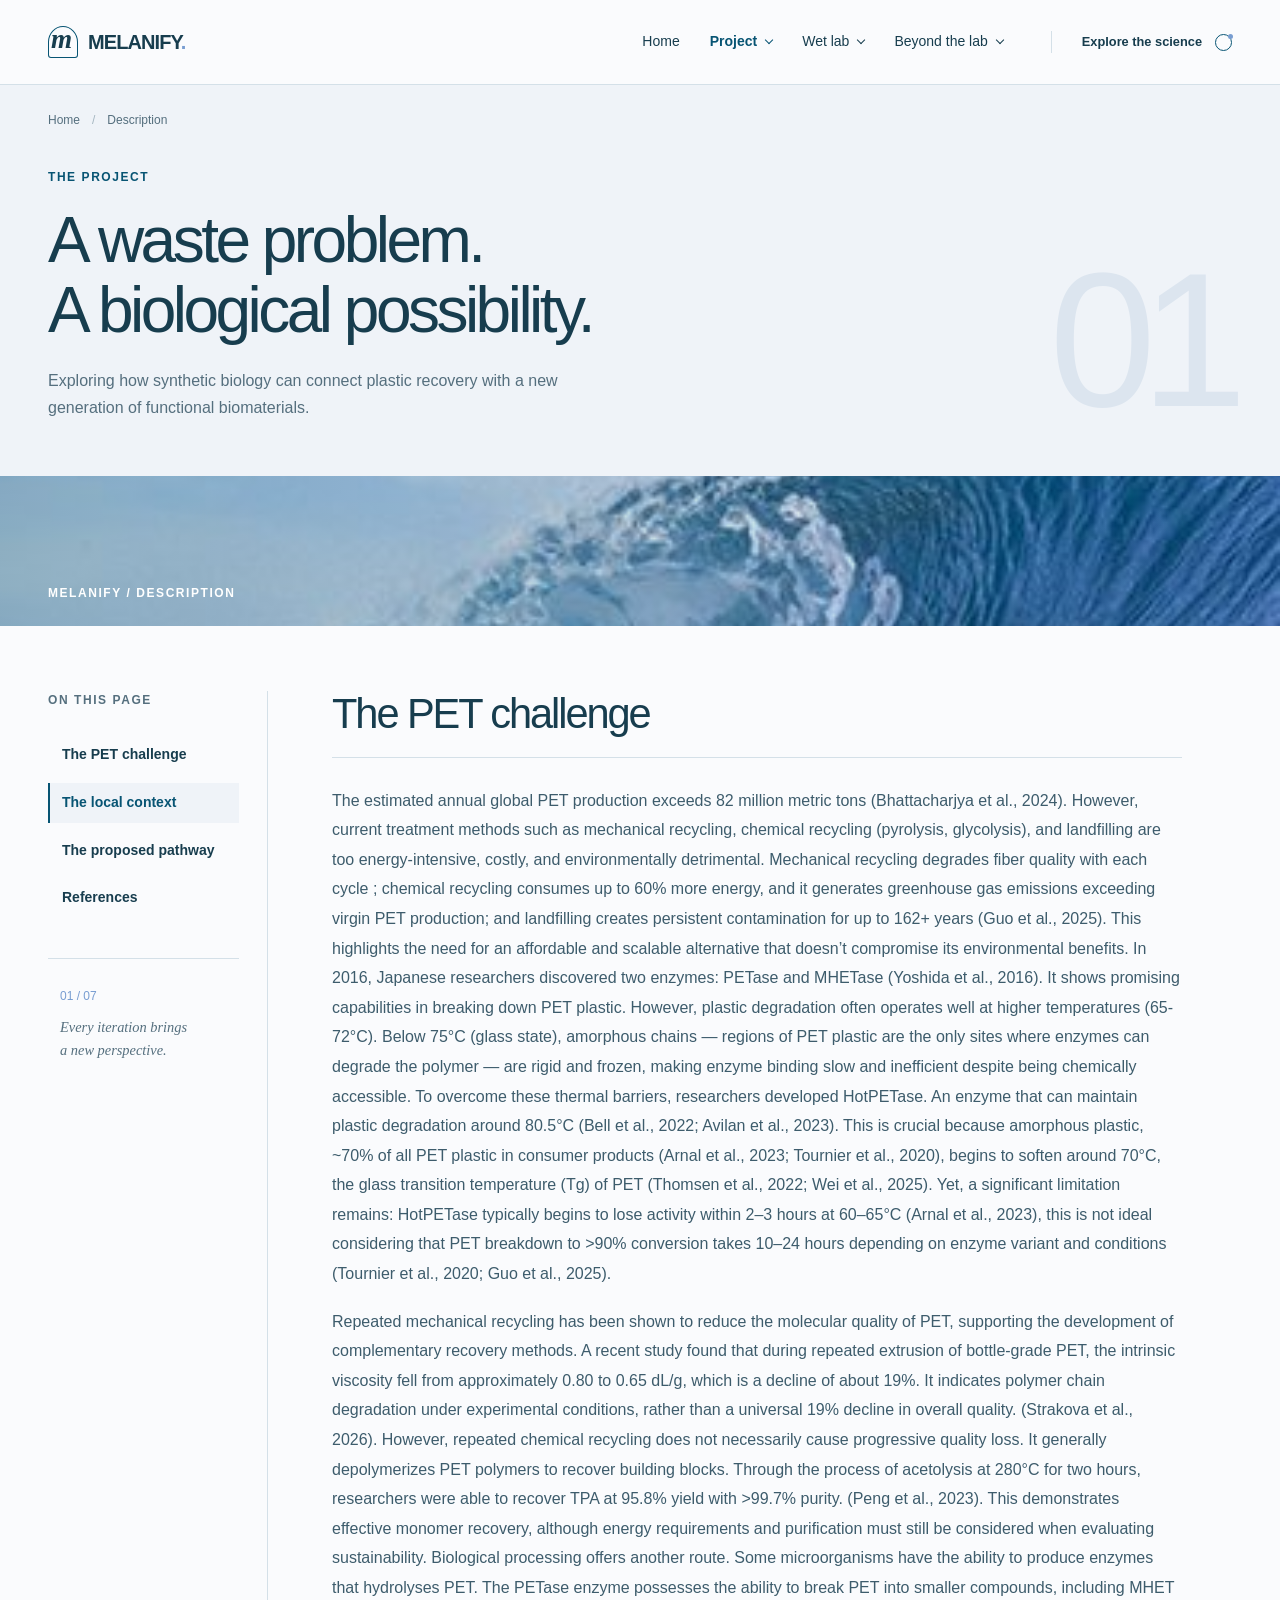
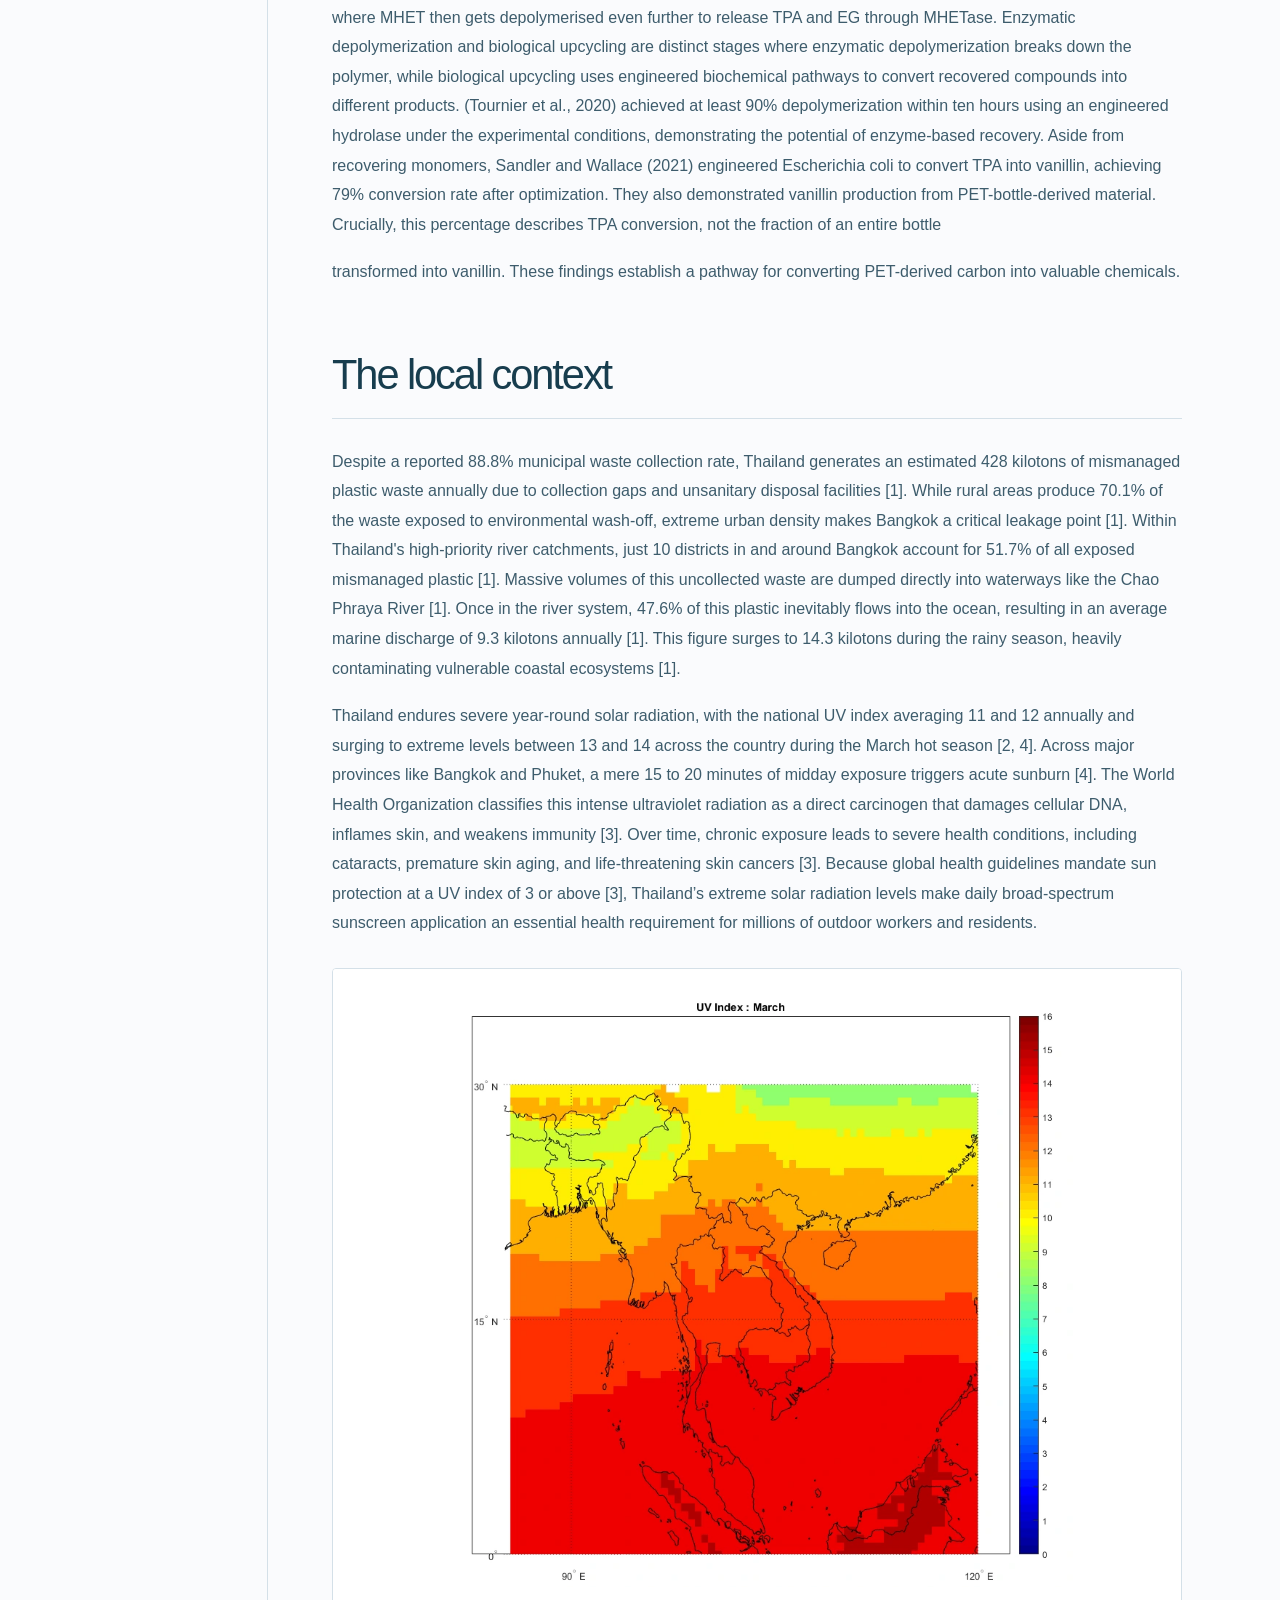
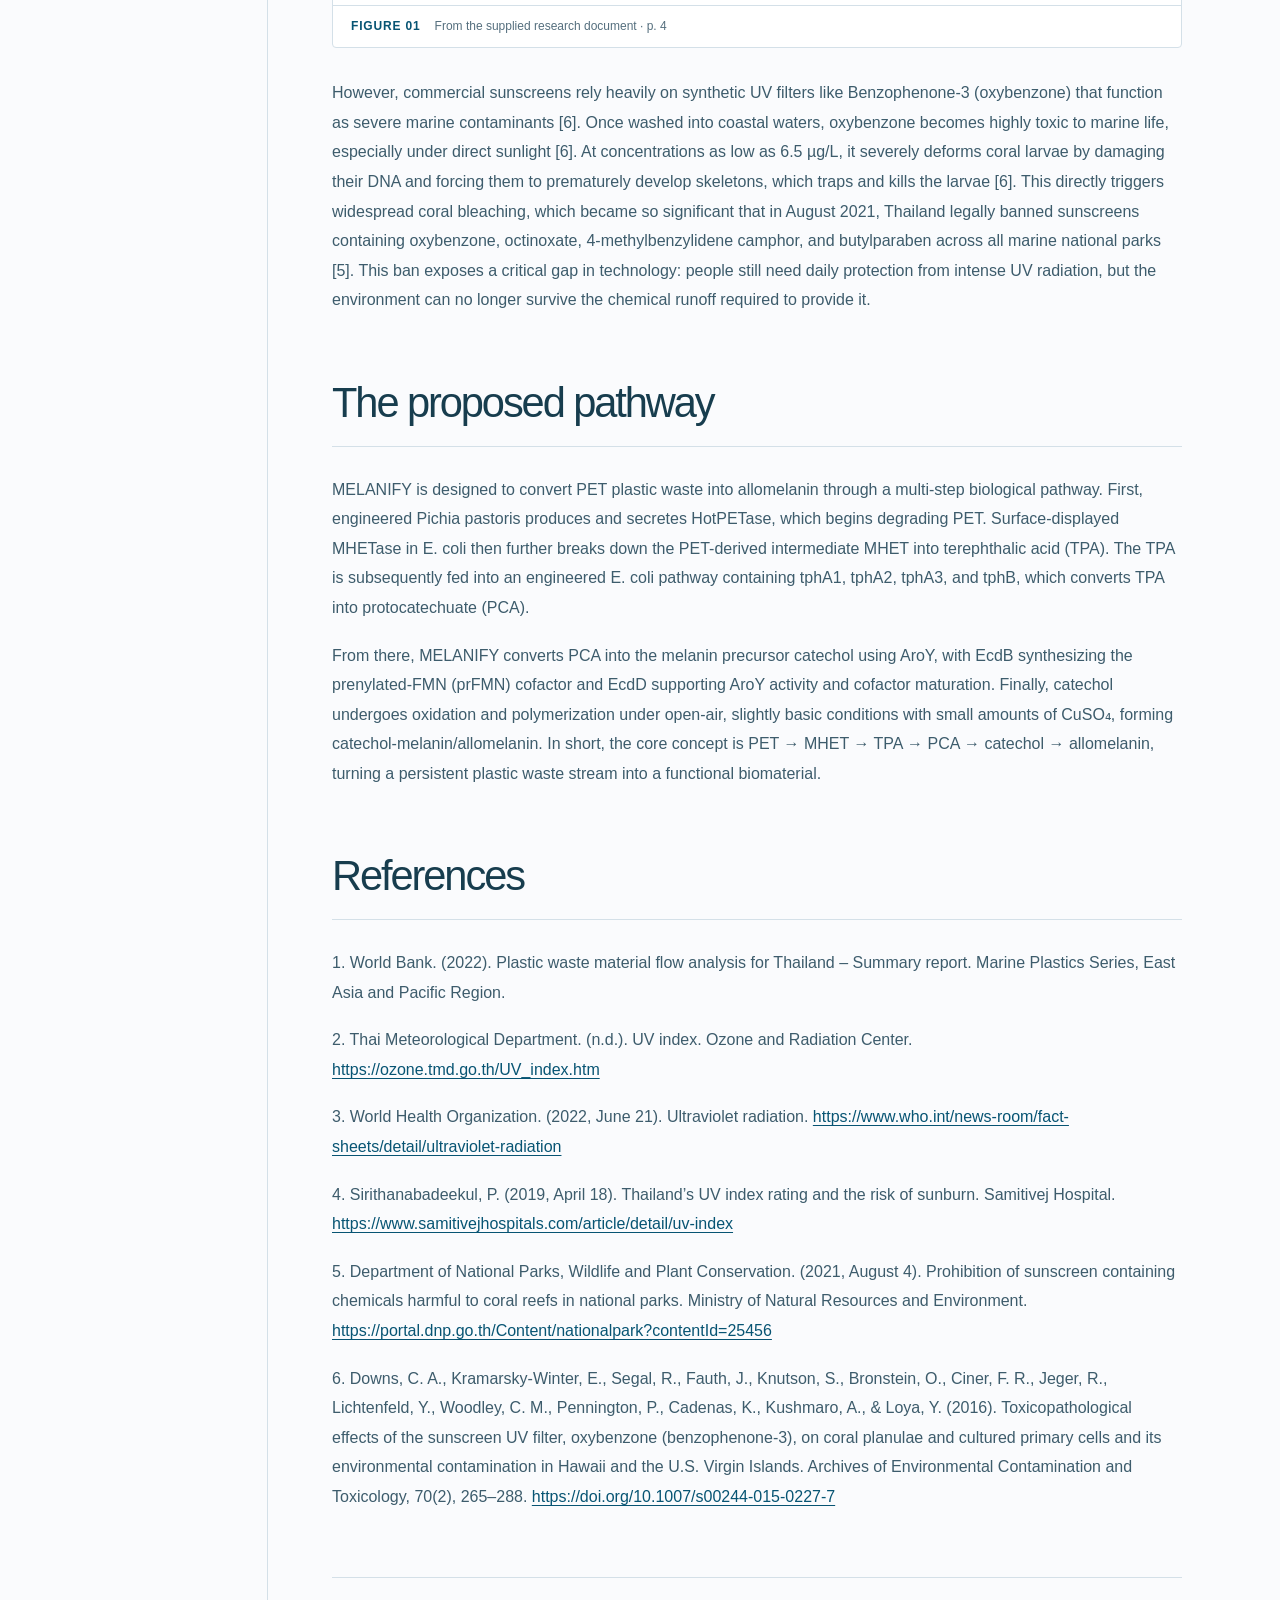
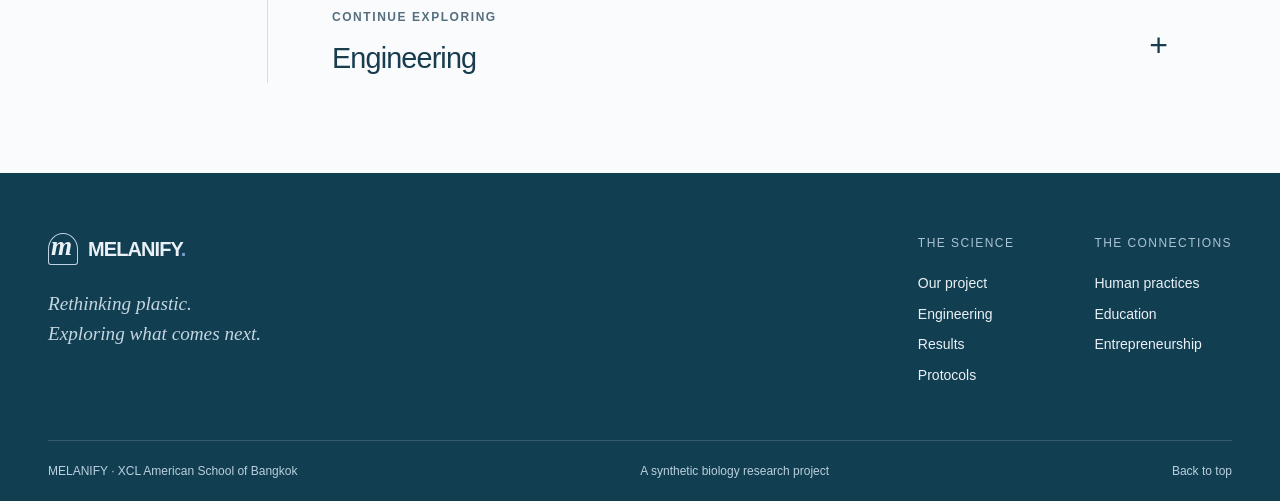
==== description.html @ 324bc0c2 "Upload MELANIFY website files" ====
<!DOCTYPE html>
<html lang="en">
  <head>
    <meta charset="utf-8">
    <meta name="viewport" content="width=device-width, initial-scale=1">
    <meta name="theme-color" content="#075473">
    <meta name="description" content="MELANIFY explores a biological pathway from PET plastic waste to allomelanin. Discover our engineering, research and community work.">
    <title>Project description | MELANIFY</title>
    <link rel="icon" type="image/svg+xml" href="assets/favicon.svg">
    <link rel="stylesheet" href="styles.css">
    <script src="script.js" defer=""></script>
  </head>
  <body data-page="description">
    <a class="skip-link" href="#main">Skip to content</a>
    <header class="site-header">
      <div class="header-inner">
        <a class="brand" href="index.html" aria-label="MELANIFY home"><span class="brand-mark" aria-hidden="true">m</span><span>MELANIFY<span class="brand-period">.</span></span></a>
        <button class="menu-toggle" aria-expanded="false" aria-controls="main-nav"><span></span><span></span><span class="sr-only">Toggle navigation</span></button>
        <nav id="main-nav" aria-label="Main navigation">
          <a href="index.html">Home</a>
          <details class="nav-group">
            <summary class="current">Project<span class="chevron"></span></summary>
            <div class="nav-dropdown">
              <a href="description.html" aria-current="page">Project description</a>
              <a href="entrepreneurship.html">Entrepreneurship</a>
            </div>
          </details>
          <details class="nav-group">
            <summary>Wet lab<span class="chevron"></span></summary>
            <div class="nav-dropdown">
              <a href="engineering.html">Engineering</a>
              <a href="protocols.html">Protocols</a>
              <a href="results.html">Results</a>
            </div>
          </details>
          <details class="nav-group">
            <summary>Beyond the lab<span class="chevron"></span></summary>
            <div class="nav-dropdown">
              <a href="human-practices.html">Human practices</a>
              <a href="education.html">Education</a>
            </div>
          </details>
        </nav>
        <a class="header-project" href="engineering.html">Explore the science<span class="tiny-orbit" aria-hidden="true"></span></a>
      </div>
      <div class="reading-progress" aria-hidden="true"></div>
    </header>
    <main id="main">
      <section class="chapter-hero" id="top">
        <div class="wrap">
          <div class="breadcrumb"><a href="index.html">Home</a><span>/</span>Description</div>
          <div class="eyebrow">THE PROJECT</div>
          <h1>A waste problem.<br>A biological possibility.</h1>
          <p>Exploring how synthetic biology can connect plastic recovery with a new generation of functional biomaterials.</p>
          <span class="chapter-number" aria-hidden="true">01</span>
        </div>
      </section>
      <div class="chapter-banner">
        <img src="assets/ocean-palette.png" alt="" width="906" height="551">
        <span>MELANIFY / DESCRIPTION</span>
      </div>
      <div class="article-layout wrap">
        <aside class="article-sidebar">
          <div class="toc-sticky">
            <span class="small-label">ON THIS PAGE</span>
            <nav class="toc" aria-label="Chapter contents">
              <a class="toc-primary" href="#the-pet-challenge">The PET challenge</a>
              <a class="toc-primary" href="#the-local-context">The local context</a>
              <a class="toc-primary" href="#the-proposed-pathway">The proposed pathway</a>
              <a class="toc-primary" href="#references">References</a>
            </nav>
            <div class="sidebar-note">
              <span>01 / 07</span>
              <p>Every iteration brings<br>a new perspective.</p>
            </div>
          </div>
        </aside>
        <article class="article-content" id="chapter-content">
          <h2 id="the-pet-challenge" class="" data-reveal="">The PET challenge</h2>
          <p>The estimated annual global PET production exceeds 82 million metric tons (Bhattacharjya et al., 2024). However, current treatment methods such as mechanical recycling, chemical recycling (pyrolysis, glycolysis), and landfilling are too energy-intensive, costly, and environmentally detrimental. Mechanical recycling degrades fiber quality with each cycle ; chemical recycling consumes up to 60% more energy, and it generates greenhouse gas emissions exceeding virgin PET production; and landfilling creates persistent contamination for up to 162+ years (Guo et al., 2025). This highlights the need for an affordable and scalable alternative that doesn’t compromise its environmental benefits. In 2016, Japanese researchers discovered two enzymes: PETase and MHETase (Yoshida et al., 2016). It shows promising capabilities in breaking down PET plastic. However, plastic degradation often operates well at higher temperatures (65-72°C). Below 75°C (glass state), amorphous chains — regions of PET plastic are the only sites where enzymes can degrade the polymer — are rigid and frozen, making enzyme binding slow and inefficient despite being chemically accessible. To overcome these thermal barriers, researchers developed HotPETase. An enzyme that can maintain plastic degradation around 80.5°C (Bell et al., 2022; Avilan et al., 2023). This is crucial because amorphous plastic, ~70% of all PET plastic in consumer products (Arnal et al., 2023; Tournier et al., 2020), begins to soften around 70°C, the glass transition temperature (Tg) of PET (Thomsen et al., 2022; Wei et al., 2025). Yet, a significant limitation remains: HotPETase typically begins to lose activity within 2–3 hours at 60–65°C (Arnal et al., 2023), this is not ideal considering that PET breakdown to &gt;90% conversion takes 10–24 hours depending on enzyme variant and conditions (Tournier et al., 2020; Guo et al., 2025).</p>
          <p>Repeated mechanical recycling has been shown to reduce the molecular quality of PET, supporting the development of complementary recovery methods. A recent study found that during repeated extrusion of bottle-grade PET, the intrinsic viscosity fell from approximately 0.80 to 0.65 dL/g, which is a decline of about 19%. It indicates polymer chain degradation under experimental conditions, rather than a universal 19% decline in overall quality. (Strakova et al., 2026). However, repeated chemical recycling does not necessarily cause progressive quality loss. It generally depolymerizes PET polymers to recover building blocks. Through the process of acetolysis at 280°C for two hours, researchers were able to recover TPA at 95.8% yield with &gt;99.7% purity. (Peng et al., 2023). This demonstrates effective monomer recovery, although energy requirements and purification must still be considered when evaluating sustainability. Biological processing offers another route. Some microorganisms have the ability to produce enzymes that hydrolyses PET. The PETase enzyme possesses the ability to break PET into smaller compounds, including MHET where MHET then gets depolymerised even further to release TPA and EG through MHETase. Enzymatic depolymerization and biological upcycling are distinct stages where enzymatic depolymerization breaks down the polymer, while biological upcycling uses engineered biochemical pathways to convert recovered compounds into different products. (Tournier et al., 2020) achieved at least 90% depolymerization within ten hours using an engineered hydrolase under the experimental conditions, demonstrating the potential of enzyme-based recovery. Aside from recovering monomers, Sandler and Wallace (2021) engineered Escherichia coli to convert TPA into vanillin, achieving 79% conversion rate after optimization. They also demonstrated vanillin production from PET-bottle-derived material. Crucially, this percentage describes TPA conversion, not the fraction of an entire bottle</p>
          <p>transformed into vanillin. These findings establish a pathway for converting PET-derived carbon into valuable chemicals.</p>
          <h2 id="the-local-context" class="" data-reveal="">The local context</h2>
          <p>Despite a reported 88.8% municipal waste collection rate, Thailand generates an estimated 428 kilotons of mismanaged plastic waste annually due to collection gaps and unsanitary disposal facilities [1]. While rural areas produce 70.1% of the waste exposed to environmental wash-off, extreme urban density makes Bangkok a critical leakage point [1]. Within Thailand's high-priority river catchments, just 10 districts in and around Bangkok account for 51.7% of all exposed mismanaged plastic [1]. Massive volumes of this uncollected waste are dumped directly into waterways like the Chao Phraya River [1]. Once in the river system, 47.6% of this plastic inevitably flows into the ocean, resulting in an average marine discharge of 9.3 kilotons annually [1]. This figure surges to 14.3 kilotons during the rainy season, heavily contaminating vulnerable coastal ecosystems [1].</p>
          <p>Thailand endures severe year-round solar radiation, with the national UV index averaging 11 and 12 annually and surging to extreme levels between 13 and 14 across the country during the March hot season [2, 4]. Across major provinces like Bangkok and Phuket, a mere 15 to 20 minutes of midday exposure triggers acute sunburn [4]. The World Health Organization classifies this intense ultraviolet radiation as a direct carcinogen that damages cellular DNA, inflames skin, and weakens immunity [3]. Over time, chronic exposure leads to severe health conditions, including cataracts, premature skin aging, and life-threatening skin cancers [3]. Because global health guidelines mandate sun protection at a UV index of 3 or above [3], Thailand’s extreme solar radiation levels make daily broad-spectrum sunscreen application an essential health requirement for millions of outdoor workers and residents.</p>
          <figure class="research-figure" data-reveal="">
            <a class="figure-open" data-image="assets/figure-4-4.webp" data-alt="Supplied Description figure, source page 4" aria-label="Enlarge figure from source page 4" href="assets/figure-4-4.webp" target="_blank" rel="noopener"><img src="assets/figure-4-4.webp" alt="Supplied Description figure from source page 4" width="875" height="825" loading="lazy"><span class="figure-zoom">View full size</span></a>
            <figcaption><span>FIGURE 01</span>From the supplied research document · p. 4</figcaption>
          </figure>
          <p>However, commercial sunscreens rely heavily on synthetic UV filters like Benzophenone-3 (oxybenzone) that function as severe marine contaminants [6]. Once washed into coastal waters, oxybenzone becomes highly toxic to marine life, especially under direct sunlight [6]. At concentrations as low as 6.5 µg/L, it severely deforms coral larvae by damaging their DNA and forcing them to prematurely develop skeletons, which traps and kills the larvae [6]. This directly triggers widespread coral bleaching, which became so significant that in August 2021, Thailand legally banned sunscreens containing oxybenzone, octinoxate, 4-methylbenzylidene camphor, and butylparaben across all marine national parks [5]. This ban exposes a critical gap in technology: people still need daily protection from intense UV radiation, but the environment can no longer survive the chemical runoff required to provide it.</p>
          <h2 id="the-proposed-pathway" class="" data-reveal="">The proposed pathway</h2>
          <p>MELANIFY is designed to convert PET plastic waste into allomelanin through a multi-step biological pathway. First, engineered Pichia pastoris produces and secretes HotPETase, which begins degrading PET. Surface-displayed MHETase in E. coli then further breaks down the PET-derived intermediate MHET into terephthalic acid (TPA). The TPA is subsequently fed into an engineered E. coli pathway containing tphA1, tphA2, tphA3, and tphB, which converts TPA into protocatechuate (PCA).</p>
          <p>From there, MELANIFY converts PCA into the melanin precursor catechol using AroY, with EcdB synthesizing the prenylated-FMN (prFMN) cofactor and EcdD supporting AroY activity and cofactor maturation. Finally, catechol undergoes oxidation and polymerization under open-air, slightly basic conditions with small amounts of CuSO₄, forming catechol-melanin/allomelanin. In short, the core concept is PET → MHET → TPA → PCA → catechol → allomelanin, turning a persistent plastic waste stream into a functional biomaterial.</p>
          <h2 id="references" class="" data-reveal="">References</h2>
          <p>1. World Bank. (2022). Plastic waste material flow analysis for Thailand – Summary report. Marine Plastics Series, East Asia and Pacific Region.</p>
          <p>2. Thai Meteorological Department. (n.d.). UV index. Ozone and Radiation Center. <a href="https://ozone.tmd.go.th/UV_index.htm" target="_blank" rel="noopener noreferrer">https://ozone.tmd.go.th/UV_index.htm</a></p>
          <p>3. World Health Organization. (2022, June 21). Ultraviolet radiation. <a href="https://www.who.int/news-room/fact-sheets/detail/ultraviolet-radiation" target="_blank" rel="noopener noreferrer">https://www.who.int/news-room/fact-sheets/detail/ultraviolet-radiation</a></p>
          <p>4. Sirithanabadeekul, P. (2019, April 18). Thailand’s UV index rating and the risk of sunburn. Samitivej Hospital. <a href="https://www.samitivejhospitals.com/article/detail/uv-index" target="_blank" rel="noopener noreferrer">https://www.samitivejhospitals.com/article/detail/uv-index</a></p>
          <p>5. Department of National Parks, Wildlife and Plant Conservation. (2021, August 4). Prohibition of sunscreen containing chemicals harmful to coral reefs in national parks. Ministry of Natural Resources and Environment. <a href="https://portal.dnp.go.th/Content/nationalpark?contentId=25456" target="_blank" rel="noopener noreferrer">https://portal.dnp.go.th/Content/nationalpark?contentId=25456</a></p>
          <p>6. Downs, C. A., Kramarsky-Winter, E., Segal, R., Fauth, J., Knutson, S., Bronstein, O., Ciner, F. R., Jeger, R., Lichtenfeld, Y., Woodley, C. M., Pennington, P., Cadenas, K., Kushmaro, A., &amp; Loya, Y. (2016). Toxicopathological effects of the sunscreen UV filter, oxybenzone (benzophenone-3), on coral planulae and cultured primary cells and its environmental contamination in Hawaii and the U.S. Virgin Islands. Archives of Environmental Contamination and Toxicology, 70(2), 265–288. <a href="https://doi.org/10.1007/s00244-015-0227-7" target="_blank" rel="noopener noreferrer">https://doi.org/10.1007/s00244-015-0227-7</a></p>
          <a class="next-chapter" id="chapter-next" href="engineering.html" data-reveal=""><span><span class="small-label">CONTINUE EXPLORING</span><strong>Engineering</strong></span><span class="next-plus" aria-hidden="true">+</span></a>
        </article>
      </div>
    </main>
    <footer class="site-footer">
      <div class="footer-top">
        <div>
          <a class="brand footer-brand" href="index.html"><span class="brand-mark" aria-hidden="true">m</span><span>MELANIFY<span class="brand-period">.</span></span></a>
          <p>Rethinking plastic.<br>Exploring what comes next.</p>
        </div>
        <div class="footer-links">
          <div>
            <span>THE SCIENCE</span>
            <a href="description.html" aria-current="page">Our project</a>
            <a href="engineering.html">Engineering</a>
            <a href="results.html">Results</a>
            <a href="protocols.html">Protocols</a>
          </div>
          <div>
            <span>THE CONNECTIONS</span>
            <a href="human-practices.html">Human practices</a>
            <a href="education.html">Education</a>
            <a href="entrepreneurship.html">Entrepreneurship</a>
          </div>
        </div>
      </div>
      <div class="footer-bottom">
        <span>MELANIFY · XCL American School of Bangkok</span>
        <span>A synthetic biology research project</span>
        <a href="#top">Back to top</a>
      </div>
    </footer>
    <dialog class="figure-dialog" aria-label="Enlarged research figure">
      <button class="dialog-close" aria-label="Close enlarged figure">Close <span aria-hidden="true">×</span></button>
      <img alt="">
      <p>Original figure from the supplied research document</p>
    </dialog>
  </body>
</html>
---- styles.css ----
@charset "UTF-8";

:root {
  --ocean: #075473;
  --deep: #123e52;
  --blue: #789dd1;
  --mist: #a5bfd0;
  --pale: #d3deee;
  --ice: #eff3f8;
  --paper: #fafbfd;
  --ink: #173d4e;
  --muted: #556f7e;
  --line: #d4e0e8;
  --white: #fff;
  --sans: "Segoe UI", "Helvetica Neue", Arial, sans-serif;
  --serif: Georgia, "Times New Roman", serif;
  --page-width: 1280px;
}

*, *::before, *::after { box-sizing: border-box; }
[hidden] { display: none !important; }
html { scroll-behavior: smooth; scroll-padding-top: 110px; }
body { margin: 0; color: var(--ink); background: var(--paper); font: 400 1rem/1.7 var(--sans); -webkit-font-smoothing: antialiased; }
body:has(dialog[open]) { overflow: hidden; }
a { color: inherit; text-decoration: none; }
button, input { font: inherit; }
button, summary, a { -webkit-tap-highlight-color: transparent; }
button { cursor: pointer; color: inherit; }
button:disabled { cursor: default; }
img { display: block; max-width: 100%; height: auto; }
h1, h2, h3, h4, p { margin: 0; }
h1, h2, h3, h4 { line-height: 1.12; font-weight: 500; }
h1, h2 { letter-spacing: -.055em; }
em { font-family: var(--serif); font-weight: 400; letter-spacing: -.055em; }
::selection { background: var(--pale); color: var(--ocean); }
:focus-visible { outline: 3px solid var(--blue); outline-offset: 5px; border-radius: 2px; }
.sr-only { position: absolute; width: 1px; height: 1px; padding: 0; overflow: hidden; clip: rect(0,0,0,0); white-space: nowrap; }
.skip-link { position: fixed; top: -70px; left: 20px; z-index: 100; background: var(--ocean); color: white; padding: 12px 20px; }
.skip-link:focus { top: 12px; }
.wrap { max-width: var(--page-width); margin-inline: auto; padding-inline: 48px; }
.eyebrow, .small-label { display: block; font-size: .75rem; letter-spacing: .13em; font-weight: 600; line-height: 1.5; }
.eyebrow { color: var(--ocean); }
.small-label { color: var(--muted); }
.eyebrow-line { display: inline-block; width: 24px; height: 1px; background: currentColor; vertical-align: middle; margin-right: 12px; }
.button { min-height: 52px; padding: 14px 25px; display: inline-flex; justify-content: center; align-items: center; font-size: .875rem; font-weight: 600; border: 1px solid transparent; border-radius: 4px; transition: background .2s, transform .2s; }
.button:hover { transform: translateY(-2px); }
.button-primary { background: var(--ocean); color: var(--white); }
.button-primary:hover { background: var(--deep); }
.button-light { color: var(--ocean); background: var(--white); }
.button-light:hover { background: var(--ice); }
.text-link { display: inline-flex; align-items: center; gap: 18px; font-weight: 600; font-size: .875rem; padding-block: 10px; }
.link-line { width: 27px; height: 1px; background: currentColor; transition: width .2s; }
.text-link:hover .link-line { width: 42px; }

/* The restrained header leaves the project itself in focus. */
.site-header { height: 85px; position: sticky; top: 0; z-index: 30; background: rgba(250,251,253,.96); border-bottom: 1px solid var(--line); backdrop-filter: blur(16px); }
.header-inner { max-width: 1480px; padding: 0 48px; margin: auto; height: 100%; display: flex; align-items: center; gap: 48px; }
.brand { display: inline-flex; align-items: center; gap: 10px; font-weight: 750; font-size: 1.25rem; letter-spacing: -.045em; line-height: 1; white-space: nowrap; }
.brand-mark { display: grid; place-items: center; width: 30px; height: 32px; border: 1.5px solid var(--ocean); border-radius: 50% 50% 3px 3px; font: italic 700 1.7rem/.7 var(--serif); padding-right: 4px; padding-bottom: 4px; }
.brand-period { color: var(--blue); }
#main-nav { display: flex; align-items: center; gap: 30px; margin-left: auto; font-size: .875rem; font-weight: 500; }
#main-nav > a { padding-block: 24px; }
#main-nav a[aria-current], #main-nav .current { color: var(--ocean); font-weight: 700; }
.nav-group { position: relative; }
.nav-group summary { display: flex; align-items: center; gap: 9px; cursor: pointer; list-style: none; padding-block: 24px; }
summary::-webkit-details-marker { display: none; }
.chevron { width: 6px; height: 6px; border-right: 1px solid currentColor; border-bottom: 1px solid currentColor; transform: rotate(45deg); margin-top: -3px; flex-shrink: 0; transition: transform .2s; }
details[open] > summary .chevron { transform: rotate(225deg); margin-top: 3px; }
.nav-dropdown { position: absolute; top: 100%; left: -20px; min-width: 220px; padding: 10px; background: var(--white); border: 1px solid var(--line); box-shadow: 0 15px 40px #123e5212; border-radius: 5px; }
.nav-dropdown a { display: block; padding: 10px 12px; border-radius: 3px; }
.nav-dropdown a:hover { background: var(--ice); }
.header-project { display: inline-flex; align-items: center; gap: 13px; font-weight: 600; font-size: .8rem; padding-left: 30px; border-left: 1px solid var(--line); white-space: nowrap; }
.tiny-orbit { width: 17px; height: 17px; border: 1px solid var(--ocean); border-radius: 50%; position: relative; }
.tiny-orbit::after { content: ''; position: absolute; width: 5px; height: 5px; background: var(--blue); border-radius: 50%; right: -2px; top: -1px; }
.menu-toggle { display: none; background: none; border: 0; padding: 12px; }
.reading-progress { position: absolute; bottom: -1px; width: 100%; height: 2px; background: var(--blue); transform: scaleX(0); transform-origin: left; }

/* Homepage */
.home-hero { display: grid; grid-template-columns: 1fr 1fr; max-width: 1480px; margin: auto; padding: 70px 48px 65px; gap: 45px; min-height: 655px; }
.hero-copy { display: flex; flex-direction: column; justify-content: center; }
.hero-copy .eyebrow { margin-bottom: 26px; }
.hero-copy h1 { font-size: clamp(3.1rem, 5.5vw, 5.4rem); line-height: 1.04; font-weight: 500; }
.hero-copy h1 > span { font-family: var(--serif); font-style: italic; color: var(--ocean); font-weight: 400; }
.hero-copy > p { margin-top: 26px; font-size: 1.13rem; max-width: 430px; line-height: 1.6; }
.hero-copy .hero-description { margin-top: 14px; font-size: .96rem; color: var(--muted); max-width: 450px; }
.hero-actions { display: flex; align-items: center; gap: 26px; margin-top: 30px; }
.hero-footnote { margin-top: 52px; display: flex; align-items: center; gap: 22px; font-size: .75rem; color: var(--muted); }
.hero-footnote .small-label { font-size: .75rem; letter-spacing: .07em; }
.hero-footnote > span + span { padding-left: 20px; border-left: 1px solid var(--line); }
.hero-footnote span span { padding-inline: 10px; color: var(--blue); }
.hero-visual { align-self: center; min-width: 0; position: relative; padding: 20px 0; }
.hero-art { position: relative; background: #e2ebf4; aspect-ratio: 1.12; border-radius: 120px 6px 6px 6px; overflow: hidden; }
.hero-art img { width: 100%; height: 100%; object-fit: cover; }
.hero-art.ocean-fallback img { width: 100%; height: 160%; object-fit: cover; object-position: top; }
.art-corner { position: absolute; width: 18px; height: 18px; border-color: var(--ocean); opacity: .5; }
.corner-one { bottom: 24px; left: 24px; border-left: 1px solid; border-bottom: 1px solid; }
.corner-two { top: 24px; right: 24px; border-top: 1px solid; border-right: 1px solid; }
.visual-label { position: absolute; left: -22px; right: 24px; bottom: 65px; padding: 18px 20px; background: rgba(250,251,253,.93); border: 1px solid var(--white); display: flex; align-items: center; gap: 22px; font-size: .75rem; font-weight: 600; letter-spacing: .09em; backdrop-filter: blur(8px); }
.visual-index { color: var(--muted); padding-right: 20px; border-right: 1px solid var(--line); }
.visual-cross { font-size: 1.3rem; margin-left: auto; font-weight: 400; }
.visual-caption { margin-top: 14px; display: flex; justify-content: space-between; gap: 12px; color: var(--muted); font-size: .75rem; }
.visual-caption span { letter-spacing: .06em; white-space: nowrap; }
.pathway-ribbon { display: flex; align-items: center; justify-content: center; gap: 42px; padding: 25px 48px; background: var(--ocean); color: var(--white); }
.ribbon-label { font-size: .75rem; font-weight: 600; letter-spacing: .12em; color: #c4d8e9; }
.pathway-ribbon > div { display: flex; align-items: center; gap: 32px; font-size: .85rem; }
.pathway-ribbon > div > * { position: relative; font-weight: 400; }
.pathway-ribbon > div > * + *::before { content: ''; width: 13px; height: 1px; background: #9bb5c6; position: absolute; top: 50%; left: -23px; }
.pathway-ribbon > div > b { font-weight: 650; }
.ribbon-note { font-family: var(--serif); font-style: italic; color: #d4e1ef; font-size: .9rem; padding-left: 38px; border-left: 1px solid #ffffff30; }
.section-intro { display: grid; grid-template-columns: 1fr 1fr; padding-block: 110px; gap: 80px; }
.section-intro h2, .section-heading h2 { font-size: clamp(2.4rem,4vw,3.6rem); margin-top: 22px; }
.intro-body { padding-top: 32px; }
.intro-body p { max-width: 480px; font-size: 1.1rem; line-height: 1.7; }
.intro-body p + p { margin-top: 20px; font-size: 1rem; color: var(--muted); }
.intro-body .text-link { margin-top: 20px; }
.ocean-section { display: grid; grid-template-columns: 1.1fr 1fr; min-height: 515px; background: var(--ocean); color: var(--white); overflow: hidden; }
.ocean-photo { position: relative; overflow: hidden; }
.ocean-photo img { position: absolute; width: 100%; max-width: none; height: 155%; object-fit: cover; object-position: top; }
.ocean-copy { max-width: 610px; padding: 65px 70px; }
.ocean-copy .eyebrow { color: #c9dcec; }
.ocean-copy h2 { font-size: clamp(2.4rem,3.5vw,3.3rem); margin-top: 28px; }
.ocean-copy p { margin-top: 24px; color: #d8e4ed; line-height: 1.8; }
.ocean-copy .button { margin-top: 28px; }
.ocean-note { display: block; font: italic .85rem var(--serif); color: #c9dcec; margin-top: 28px; }
.pathway-section { padding-block: 105px 60px; }
.section-heading { display: flex; justify-content: space-between; align-items: flex-end; gap: 60px; margin-bottom: 42px; }
.section-heading > p { max-width: 350px; color: var(--muted); padding-bottom: 4px; }
.pathway-explorer { border: 1px solid var(--line); background: var(--white); border-radius: 5px; overflow: hidden; }
.pathway-tabs { display: grid; grid-template-columns: repeat(6,1fr); background: var(--ice); border-bottom: 1px solid var(--line); }
.pathway-tab { position: relative; display: flex; flex-direction: column; gap: 6px; text-align: left; background: none; border: none; border-right: 1px solid var(--line); padding: 20px 22px; font-size: 1rem; }
.pathway-tab:last-child { border-right: 0; }
.pathway-tab > span { font-size: .75rem; letter-spacing: .06em; color: var(--muted); }
.pathway-tab[aria-selected=true] { background: var(--ocean); color: var(--white); }
.pathway-tab[aria-selected=true] > span { color: #c4d8e9; }
.pathway-tab:hover:not([aria-selected=true]) { background: var(--pale); }
.pathway-panel { display: grid; grid-template-columns: .7fr 1.3fr; min-height: 350px; padding: 48px 60px; gap: 40px; align-items: center; }
.stage-number { font-size: clamp(6rem,12vw,10rem); font-weight: 300; letter-spacing: -.08em; color: var(--mist); line-height: 1; text-align: center; }
.stage-copy h3 { margin-top: 12px; font-size: 2rem; letter-spacing: -.04em; }
.stage-copy p { margin-top: 16px; max-width: 570px; color: var(--muted); }
.stage-tags { display: flex; gap: 8px; flex-wrap: wrap; margin-top: 18px; }
.stage-tags span { padding: 3px 10px; font-size: .75rem; background: var(--ice); border: 1px solid var(--line); border-radius: 3px; }
.stage-copy .text-link { margin-top: 14px; }
.chapter-section { padding-block: 65px 100px; }
.chapter-grid { display: grid; grid-template-columns: repeat(3,1fr); gap: 0; border-top: 1px solid var(--line); border-left: 1px solid var(--line); }
.chapter-card { padding: 28px 30px 22px; border-right: 1px solid var(--line); border-bottom: 1px solid var(--line); transition: background .2s; display: flex; flex-direction: column; }
.chapter-card:hover { background: var(--ice); }
.card-top { display: flex; justify-content: space-between; align-items: center; font-size: .75rem; color: var(--muted); }
.card-symbol { font-size: 2.1rem; color: var(--ocean); line-height: 1; font-family: var(--serif); }
.chapter-card h3 { font-size: 1.65rem; letter-spacing: -.045em; margin-top: 30px; }
.chapter-card strong { display: block; font-size: .875rem; font-weight: 500; margin-top: 16px; }
.chapter-card p { font-size: .9rem; color: var(--muted); margin-top: 10px; max-width: 290px; }
.card-bottom { display: flex; align-items: center; justify-content: space-between; margin-top: auto; padding-top: 35px; font-size: .75rem; font-weight: 600; letter-spacing: .09em; }
.card-plus { font-weight: 300; font-size: 1.4rem; }
.closing-section { text-align: center; position: relative; overflow: hidden; padding-block: 90px 175px; border-top: 1px solid var(--line); }
.closing-section h2 { font-size: clamp(3rem,5.6vw,5rem); margin-top: 26px; position: relative; z-index: 1; }
.closing-section .button { margin-top: 34px; position: relative; z-index: 1; }
.closing-word { position: absolute; font-size: clamp(6rem,17vw,15rem); font-weight: 700; letter-spacing: -.07em; color: #e9eff5; left: 50%; bottom: -38px; transform: translateX(-50%); line-height: 1; pointer-events: none; }

/* Chapter pages */
.chapter-hero { background: var(--ice); position: relative; overflow: hidden; }
.chapter-hero > .wrap { padding-block: 25px 55px; position: relative; }
.breadcrumb { display: flex; align-items: center; gap: 12px; font-size: .75rem; color: var(--muted); margin-bottom: 38px; }
.breadcrumb a:hover { text-decoration: underline; }
.breadcrumb span { color: #a4b6c1; }
.chapter-hero h1 { font-size: clamp(3rem,5vw,4.8rem); margin-top: 20px; line-height: 1.08; max-width: 900px; position: relative; z-index: 1; }
.chapter-hero p { color: var(--muted); font-size: 1rem; margin-top: 22px; max-width: 520px; position: relative; z-index: 1; }
.chapter-number { position: absolute; right: 48px; bottom: 40px; font-size: clamp(8rem,15vw,14rem); color: #dce5ef; font-weight: 300; line-height: 1; letter-spacing: -.08em; }
.chapter-banner { height: 150px; position: relative; overflow: hidden; background: var(--mist); }
.chapter-banner img { width: 100%; height: auto; min-height: 150px; object-fit: cover; transform: translateY(-11%); }
.chapter-banner::after { content: ''; position: absolute; inset: 0; background: linear-gradient(90deg,#07547365,transparent); }
.chapter-banner > span { position: absolute; bottom: 23px; left: max(48px,calc((100vw - 1184px)/2)); color: var(--white); font-size: .75rem; letter-spacing: .13em; font-weight: 600; z-index: 1; }
.article-layout { display: grid; grid-template-columns: 220px minmax(0,1fr); gap: 64px; padding-block: 65px 90px; }
.article-sidebar { border-right: 1px solid var(--line); }
.toc-sticky { position: sticky; top: 120px; padding-right: 28px; max-height: calc(100vh - 150px); overflow-y: auto; scrollbar-width: thin; }
.toc { display: flex; flex-direction: column; margin-top: 18px; font-size: .875rem; }
.toc a { padding: 8px 12px; border-left: 2px solid transparent; transition: background .15s; }
.toc a:hover { background: var(--ice); }
.toc a.active { border-left-color: var(--ocean); background: var(--ice); color: var(--ocean); }
.toc .toc-primary { margin-top: 8px; font-weight: 600; }
.toc .toc-secondary { padding-left: 24px; font-size: .8rem; color: var(--muted); }
.sidebar-note { margin-top: 40px; padding: 22px 12px; border-top: 1px solid var(--line); }
.sidebar-note > span { font-size: .75rem; color: var(--blue); }
.sidebar-note > p { margin-top: 8px; font: italic .9rem/1.6 var(--serif); color: var(--muted); }
.article-content { max-width: 850px; min-width: 0; }
.article-content > h2 { margin: 65px 0 28px; padding-bottom: 19px; border-bottom: 1px solid var(--line); font-size: 2.6rem; letter-spacing: -.05em; }
.article-content > h2:first-child { margin-top: 0; }
.article-content h3 { font-size: 1.45rem; letter-spacing: -.025em; margin-top: 32px; margin-bottom: 20px; line-height: 1.4; }
.article-content h4 { font-size: 1.1rem; margin-top: 28px; margin-bottom: 16px; line-height: 1.4; font-weight: 600; }
.article-content p { color: #3d5c6c; margin-block: 18px; line-height: 1.85; overflow-wrap: anywhere; }
.article-content p a { text-decoration: underline; text-underline-offset: 3px; color: var(--ocean); }
.table-wrap { width: 100%; overflow-x: auto; margin-block: 30px; }
.table-wrap table { width: 100%; border-collapse: collapse; font-size: .875rem; background: white; }
.table-wrap caption { text-align: left; font-size: .75rem; color: var(--muted); margin-bottom: 12px; }
.table-wrap th, .table-wrap td { border: 1px solid var(--line); padding: 14px 16px; text-align: left; vertical-align: top; }
.table-wrap thead { background: var(--ice); }
.table-wrap th { font-weight: 600; }
.engineering-intro { margin-bottom: 45px; }
.dbtl-strip { display: grid; grid-template-columns: repeat(4,1fr); border-block: 1px solid var(--line); margin-top: 16px; }
.dbtl-strip > span { padding: 18px 12px; font-weight: 500; display: flex; gap: 12px; align-items: center; font-size: .9rem; }
.dbtl-strip > span + span { border-left: 1px solid var(--line); }
.dbtl-strip b { font-size: .75rem; font-weight: 400; color: var(--muted); }
.cycle-toggle { border: 0; background: none; padding: 8px 0; font-size: .875rem; text-decoration: underline; text-underline-offset: 5px; }
.cycle-block { border: 1px solid var(--line); border-radius: 5px; margin: 26px 0; background: var(--white); }
.cycle-block > summary { display: flex; align-items: center; padding: 21px 25px; background: var(--ice); list-style: none; cursor: pointer; font-size: 1.1rem; font-weight: 600; gap: 14px; }
.cycle-block > summary .chevron { margin-left: auto; }
.cycle-icon { font-size: 1.3rem; font-weight: 400; color: var(--ocean); }
.cycle-summary-label { font-size: .75rem; letter-spacing: .07em; margin-left: auto; color: var(--muted); font-weight: 400; }
.cycle-content { padding: 8px 30px 20px; }
.stage-heading { display: flex; align-items: center; gap: 12px; padding-top: 8px; }
.stage-heading > span { display: grid; place-items: center; background: var(--pale); width: 30px; height: 30px; border-radius: 50%; font-size: .75rem; font-weight: 500; flex-shrink: 0; }
.stage-build > span { background: #cadde6; }
.stage-test > span { background: #b6cbe5; }
.stage-learn > span { background: var(--ocean); color: var(--white); }
.research-figure { padding: 0; margin: 30px 0; border: 1px solid var(--line); border-radius: 4px; overflow: hidden; background: var(--white); }
.figure-open { position: relative; display: block; padding: 18px; width: 100%; background: white; border: 0; }
.figure-open img { width: auto; max-height: 600px; object-fit: contain; margin: auto; }
.figure-zoom { position: absolute; right: 10px; bottom: 10px; background: rgba(239,243,248,.95); border: 1px solid var(--line); border-radius: 3px; padding: 3px 9px; font-size: .75rem; opacity: 0; transition: opacity .15s; }
.figure-open:hover .figure-zoom, .figure-open:focus-visible .figure-zoom { opacity: 1; }
.research-figure figcaption { padding: 11px 18px; border-top: 1px solid var(--line); font-size: .75rem; color: var(--muted); line-height: 1.6; }
.research-figure figcaption > span { font-size: .75rem; margin-right: 14px; letter-spacing: .07em; color: var(--ocean); font-weight: 600; }
.article-callout { background: var(--ice); padding: 24px 28px; border-left: 3px solid var(--blue); margin-bottom: 36px; }
.article-callout p { margin: 8px 0 0; font-size: .95rem; }
.research-transition { border-left: 2px solid var(--blue); padding: 12px 18px; background: var(--ice); font-style: italic; }
.next-chapter { border-top: 1px solid var(--line); padding: 30px 0 0; margin-top: 65px; display: flex; justify-content: space-between; align-items: center; gap: 20px; }
.next-chapter strong { display: block; font-size: 1.8rem; letter-spacing: -.03em; margin-top: 8px; font-weight: 500; }
.next-plus { font-size: 2rem; font-weight: 300; padding: 0 14px; }
.next-chapter:hover strong { color: var(--ocean); text-decoration: underline; text-underline-offset: 6px; }
.figure-dialog { padding: 60px 24px 20px; border: 1px solid var(--line); border-radius: 6px; max-width: min(94vw,1300px); max-height: 94vh; background: var(--white); }
.figure-dialog::backdrop { background: #092e45c9; backdrop-filter: blur(6px); }
.figure-dialog img { max-height: 75vh; width: auto; object-fit: contain; margin: auto; }
.figure-dialog p { margin-top: 16px; text-align: center; font-size: .75rem; color: var(--muted); }
.dialog-close { position: absolute; right: 20px; top: 15px; background: none; border: 0; font-size: .875rem; padding: 5px; }
.dialog-close span { font-size: 1.2rem; margin-left: 10px; }
.protocol-intro > h2 { font-size: 2rem; }
.notebook-viewer { border: 1px solid var(--mist); border-radius: 6px; overflow: hidden; margin-top: 30px; box-shadow: 0 15px 40px #07547308; }
.notebook-toolbar { padding: 18px 22px; background: var(--ice); border-bottom: 1px solid var(--line); display: flex; align-items: center; justify-content: space-between; gap: 20px; font-size: .8rem; }
.notebook-toolbar > div { display: flex; gap: 10px; flex-wrap: wrap; align-items: center; }
.notebook-toolbar strong { font-weight: 600; }
.notebook-toolbar > div > span:last-child { flex-basis: 100%; color: var(--muted); font-size: .75rem; margin-left: 20px; }
.notebook-dot { width: 10px; height: 13px; background: var(--blue); border-radius: 1px; }
.notebook-toolbar a { white-space: nowrap; text-decoration: underline; text-underline-offset: 3px; }
.notebook-viewer iframe { width: 100%; height: 780px; border: 0; display: block; background: #dce4ec; }
.document-link { display: flex; gap: 16px; justify-content: space-between; margin-top: 16px; font-size: .85rem; flex-wrap: wrap; color: var(--muted); }
.document-link a { color: var(--ocean); text-decoration: underline; text-underline-offset: 3px; }
.notebook-document { padding: 24px; background: #dce4ec; min-height: 100vh; }
.notebook-document-header { display: flex; justify-content: space-between; align-items: center; gap: 16px; font-size: .8rem; max-width: 850px; margin: 0 auto 24px; }
.notebook-document-header > span { font-size: .75rem; letter-spacing: .08em; }
.notebook-document-header h1 { font-size: .875rem; letter-spacing: 0; font-weight: 600; }
.notebook-page { background: var(--white); max-width: 850px; margin: 0 auto 28px; box-shadow: 0 2px 8px #123e5210; }
.notebook-page-label { display: flex; justify-content: space-between; padding: 13px 20px; border-bottom: 1px solid var(--line); color: var(--muted); font-size: .75rem; letter-spacing: .07em; }
.notebook-page > img { width: 100%; }
.page-transcription { border-top: 1px solid var(--line); padding: 12px 20px; font-size: .875rem; }
.page-transcription summary { cursor: pointer; font-weight: 500; padding-block: 5px; }
.page-transcription > div { padding: 10px 0 20px; }
.page-transcription p { margin-block: 14px; }
.page-transcription h2, .page-transcription h3, .page-transcription h4 { margin-block: 20px 10px; }
.page-transcription h2 { font-size: 1.5rem; }

/* Shared closing information */
.site-footer { color: #eaf1f6; background: #123e52; padding: 60px 48px 20px; }
.footer-top { max-width: 1184px; margin: auto; display: flex; justify-content: space-between; gap: 50px; padding-bottom: 52px; }
.footer-brand .brand-mark { border-color: #c2d3e5; }
.footer-top > div > p { margin-top: 24px; font-family: var(--serif); font-style: italic; font-size: 1.2rem; color: #c4d6e0; line-height: 1.6; }
.footer-links { display: flex; gap: 80px; font-size: .875rem; }
.footer-links > div { display: flex; flex-direction: column; align-items: flex-start; gap: 7px; }
.footer-links > div > span { font-size: .75rem; letter-spacing: .12em; color: #abc4d4; margin-bottom: 12px; }
.footer-links a:hover { text-decoration: underline; text-underline-offset: 4px; }
.footer-bottom { max-width: 1184px; margin: auto; display: flex; gap: 24px; justify-content: space-between; border-top: 1px solid #ffffff25; padding-top: 20px; font-size: .75rem; color: #bad0de; }

@media (min-width: 1600px) { .home-hero { padding-top: 90px; padding-bottom: 85px; } }
@media (max-width: 1160px) {
  .header-inner { gap: 24px; padding-inline: 32px; }
  #main-nav { gap: 22px; }
  .header-project { padding-left: 20px; }
  .home-hero { padding-inline: 32px; gap: 30px; }
  .hero-copy h1 { font-size: 5.4vw; }
  .hero-actions { gap: 18px; }
  .hero-footnote { flex-wrap: wrap; gap: 8px; margin-top: 35px; }
  .hero-footnote > span + span { padding-left: 0; border: 0; }
  .visual-caption { display: block; }
  .visual-caption span { display: block; margin-top: 3px; }
  .pathway-ribbon { gap: 28px; }
  .ribbon-note { display: none; }
  .ocean-copy { padding: 55px 45px; }
  .article-layout { gap: 40px; grid-template-columns: 190px minmax(0,1fr); }
  .cycle-summary-label { display: none; }
  .cycle-block > summary .chevron { margin-left: auto; }
}
@media (max-width: 900px) {
  .header-project { display: none; }
  .header-inner { gap: 20px; }
  .home-hero { min-height: 0; padding-block: 60px; }
  .hero-copy h1 { font-size: 5.6vw; }
  .hero-copy > p { font-size: 1rem; }
  .hero-copy .hero-description { font-size: .9rem; }
  .hero-actions { flex-wrap: wrap; gap: 12px; margin-top: 24px; }
  .hero-art { aspect-ratio: .88; border-top-left-radius: 90px; }
  .visual-label { left: -12px; right: 14px; gap: 12px; padding: 14px 12px; font-size: .75rem; bottom: 76px; }
  .visual-index { padding-right: 12px; }
  .wrap { padding-inline: 32px; }
  .section-intro { gap: 45px; padding-block: 80px; }
  .ocean-section { grid-template-columns: 1fr 1fr; }
  .ocean-copy { padding: 45px 32px; }
  .ocean-copy h2 { font-size: 2.5rem; }
  .section-heading { gap: 35px; }
  .section-heading > p { max-width: 280px; font-size: .95rem; }
  .pathway-tab { padding: 16px 12px; font-size: .85rem; }
  .pathway-panel { padding: 35px; grid-template-columns: .6fr 1.4fr; gap: 30px; }
  .chapter-grid { grid-template-columns: repeat(2,1fr); }
  .chapter-card { padding: 26px; }
  .article-layout { grid-template-columns: 160px minmax(0,1fr); gap: 28px; }
  .toc-sticky { padding-right: 15px; }
  .toc { font-size: .8rem; }
  .toc a { padding-inline: 8px; }
  .toc .toc-secondary { padding-left: 18px; }
  .cycle-content { padding: 5px 22px 18px; }
  .dbtl-strip > span { flex-direction: column; align-items: flex-start; gap: 3px; padding-inline: 12px; }
  .article-content > h2 { font-size: 2.2rem; }
  .chapter-hero h1 { font-size: 4rem; }
  .chapter-number { right: 32px; opacity: .7; }
  .notebook-toolbar { align-items: flex-start; }
  .notebook-toolbar > a { white-space: normal; text-align: right; }
  .footer-links { gap: 45px; }
}
@media (max-width: 680px) {
  html { scroll-padding-top: 92px; }
  .site-header { height: 72px; }
  .header-inner { padding-inline: 22px; justify-content: space-between; }
  .brand { font-size: 1.15rem; }
  .brand-mark { width: 28px; height: 30px; }
  .menu-toggle { display: flex; flex-direction: column; gap: 6px; margin-right: -10px; }
  .menu-toggle > span:not(.sr-only) { width: 23px; height: 1px; background: var(--ocean); }
  #main-nav { display: none; position: absolute; top: 72px; left: 0; right: 0; background: var(--paper); padding: 16px 24px 24px; border-bottom: 1px solid var(--line); box-shadow: 0 15px 20px #123e520b; margin: 0; align-items: stretch; }
  #main-nav.is-open { display: flex; flex-direction: column; gap: 0; }
  #main-nav > a, .nav-group summary { padding: 12px 0; min-height: 44px; }
  .nav-group summary { justify-content: space-between; }
  .nav-dropdown { position: static; border: 0; border-left: 1px solid var(--line); box-shadow: none; background: transparent; border-radius: 0; margin-bottom: 8px; padding: 0 0 0 12px; }
  .nav-dropdown a { padding-block: 10px; }
  .wrap { padding-inline: 24px; }
  .home-hero { grid-template-columns: 1fr; padding: 42px 24px 32px; gap: 24px; }
  .hero-copy .eyebrow { font-size: .75rem; margin-bottom: 22px; letter-spacing: .09em; }
  .hero-copy h1 { font-size: clamp(2.8rem,9vw,4.1rem); line-height: 1.08; white-space: normal; }
  .hero-copy > p { font-size: 1.05rem; max-width: 360px; margin-top: 22px; }
  .hero-copy .hero-description { font-size: .95rem; max-width: 100%; }
  .hero-actions { gap: 18px; flex-wrap: wrap; }
  .button { min-height: 50px; padding-inline: 20px; }
  .hero-actions .text-link { font-size: .8rem; gap: 10px; }
  .hero-actions .link-line { width: 16px; }
  .hero-footnote { display: none; }
  .hero-visual { padding-top: 8px; }
  .hero-art { aspect-ratio: 1.25; border-top-left-radius: 85px; }
  .visual-label { left: -7px; bottom: 54px; font-size: .75rem; padding: 15px; }
  .visual-caption { font-size: .75rem; display: flex; align-items: center; }
  .visual-caption > span { font-size: .75rem; }
  .pathway-ribbon { flex-direction: column; gap: 13px; padding: 23px 20px; }
  .pathway-ribbon > div { gap: 22px; font-size: .75rem; }
  .pathway-ribbon > div > * + *::before { width: 9px; left: -15px; }
  .section-intro { grid-template-columns: 1fr; gap: 25px; padding-block: 62px; }
  .section-intro h2, .section-heading h2 { font-size: 2.65rem; margin-top: 18px; }
  .intro-body { padding-top: 0; }
  .intro-body p { font-size: 1rem; }
  .intro-body p + p { font-size: .95rem; }
  .ocean-section { grid-template-columns: 1fr; }
  .ocean-photo { height: 280px; }
  .ocean-photo img { height: 160%; }
  .ocean-copy { padding: 40px 24px; max-width: none; }
  .ocean-copy h2 { font-size: 2.7rem; }
  .ocean-copy p { font-size: .95rem; }
  .pathway-section { padding-block: 65px 30px; }
  .section-heading { display: block; margin-bottom: 30px; }
  .section-heading > p { margin-top: 22px; max-width: 100%; }
  .pathway-tabs { grid-template-columns: repeat(3,1fr); }
  .pathway-tab { padding: 13px 15px; min-height: 75px; font-size: .875rem; }
  .pathway-tab:nth-child(-n+3) { border-bottom: 1px solid var(--line); }
  .pathway-tab:nth-child(3) { border-right: 0; }
  .pathway-panel { grid-template-columns: 1fr; padding: 28px 24px; gap: 18px; }
  .stage-number { text-align: left; font-size: 4.7rem; }
  .stage-copy h3 { font-size: 1.8rem; }
  .stage-copy p { font-size: .95rem; }
  .chapter-section { padding-block: 35px 60px; }
  .chapter-grid { grid-template-columns: 1fr; }
  .chapter-card { padding: 24px; }
  .chapter-card h3 { margin-top: 18px; font-size: 1.8rem; }
  .chapter-card p { max-width: 100%; }
  .card-bottom { padding-top: 24px; }
  .closing-section { padding-block: 55px 110px; }
  .closing-section .eyebrow { font-size: .75rem; }
  .closing-section h2 { font-size: 3rem; }
  .closing-word { font-size: 6.2rem; bottom: -12px; }
  .chapter-hero > .wrap { padding-block: 20px 38px; }
  .breadcrumb { margin-bottom: 28px; }
  .chapter-hero h1 { font-size: clamp(2.6rem,9vw,3.8rem); }
  .chapter-hero p { font-size: .95rem; max-width: 90%; }
  .chapter-number { right: 22px; bottom: 28px; font-size: 7rem; opacity: .4; }
  .chapter-hero .eyebrow { font-size: .75rem; }
  .chapter-banner { height: 100px; }
  .chapter-banner img { transform: translateY(-5%); }
  .chapter-banner > span { left: 24px; bottom: 17px; font-size: .75rem; }
  .article-layout { display: block; padding-block: 28px 55px; }
  .article-sidebar { border-right: 0; border-bottom: 1px solid var(--line); padding-bottom: 20px; margin-bottom: 34px; }
  .toc-sticky { position: static; padding: 0; max-height: none; overflow: visible; }
  .toc { flex-direction: row; flex-wrap: wrap; gap: 8px; margin-top: 14px; }
  .toc a { padding: 6px 10px; border: 1px solid var(--line); background: var(--white); border-radius: 3px; font-size: .75rem; margin: 0 !important; min-height: 36px; display: flex; align-items: center; }
  .toc a.active { border-color: var(--ocean); }
  .toc .toc-secondary { display: none; }
  .sidebar-note { display: none; }
  .article-content > h2 { font-size: 2rem; margin-top: 45px; }
  .article-content p { font-size: 1rem; line-height: 1.8; }
  .article-content h3 { font-size: 1.3rem; }
  .cycle-block > summary { padding: 16px 18px; font-size: 1rem; }
  .cycle-content { padding: 4px 18px 15px; }
  .figure-open { padding: 8px; }
  .figure-zoom { opacity: 1; font-size: .75rem; bottom: 4px; right: 4px; }
  .research-figure figcaption { font-size: .75rem; padding: 10px 12px; }
  .research-figure figcaption > span { display: block; margin-bottom: 3px; }
  .article-callout { padding: 20px; }
  .article-callout p { font-size: .9rem; }
  .notebook-toolbar { padding: 15px; font-size: .75rem; }
  .notebook-viewer iframe { height: 620px; }
  .notebook-document { padding: 12px; }
  .notebook-document-header { flex-direction: column; align-items: flex-start; gap: 4px; margin-bottom: 14px; }
  .notebook-page-label { padding: 10px 14px; }
  .site-footer { padding: 42px 24px 22px; }
  .footer-top { display: block; padding-bottom: 30px; }
  .footer-links { margin-top: 38px; gap: 40px; justify-content: space-between; }
  .footer-links > div > span { font-size: .75rem; }
  .footer-links a { min-height: 32px; }
  .footer-bottom { flex-wrap: wrap; gap: 8px 24px; font-size: .75rem; }
  .footer-bottom span { flex-basis: 100%; }
  .footer-bottom a { margin-top: 6px; }
}
.hero-copy .hero-description, .intro-body p, .chapter-card p, .stage-copy p,
.section-heading > p, .ocean-copy p { font-size: 1rem; }

/* CSS entrance animations and progressively enhanced scroll effects. */
@keyframes hero-enter {
  from { opacity: 0; transform: translateY(20px); }
  to { opacity: 1; transform: translateY(0); }
}
@keyframes pigment-drift {
  from { transform: scale(1.025) translateY(-3px); }
  to { transform: scale(1.025) translateY(3px); }
}
.hero-enter { animation: hero-enter .85s cubic-bezier(.22,1,.36,1) both; }
.hero-visual.hero-enter { animation-delay: .16s; }
.hero-art img { animation: pigment-drift 6s ease-in-out infinite alternate; }
.site-header { transition: box-shadow .25s ease; }
.site-header.is-scrolled { box-shadow: 0 6px 24px #123e5210; }
[data-reveal] { transition: opacity .7s ease, transform .7s cubic-bezier(.22,1,.36,1); }
.reveal-pending { opacity: 0; transform: translateY(24px); }
.chapter-card { transition: background .2s, opacity .7s, transform .7s cubic-bezier(.22,1,.36,1); }
.chapter-card:nth-child(3n+2) { transition-delay: 0s, .07s, .07s; }
.chapter-card:nth-child(3n+3) { transition-delay: 0s, .14s, .14s; }
[data-parallax] { transform: translate3d(0,var(--parallax-offset,0px),0) scale(1.05); }
.pathway-panel + .pathway-panel { border-top: 1px solid var(--line); }
.is-enhanced .pathway-panel { border-top: 0; }
body:not(.is-enhanced) .cycle-toggle { display: none; }

/* Mobile navigation stays available when the optional script is disabled. */
@media (max-width: 680px) {
  body:not(.is-enhanced) .site-header { height: auto; position: relative; }
  body:not(.is-enhanced) .header-inner { flex-wrap: wrap; padding-block: 20px; }
  body:not(.is-enhanced) .menu-toggle { display: none; }
  body:not(.is-enhanced) #main-nav { display: flex; position: static; flex-direction: column; width: 100%; padding: 10px 0 0; border: 0; box-shadow: none; gap: 0; }
  .chapter-card { transition-delay: 0s; }
}

@media (prefers-reduced-motion: reduce) {
  html { scroll-behavior: auto; }
  *, *::before, *::after { transition: none !important; animation: none !important; }
  .reveal-pending { opacity: 1; transform: none; }
  [data-parallax] { transform: none; }
}
@media print {
  .hero-enter, .reveal-pending { opacity: 1; transform: none; }
  .pathway-panel[hidden] { display: grid !important; }
  .site-header, .site-footer, .article-sidebar, .chapter-banner, .cycle-toggle, .next-chapter, .figure-zoom, .skip-link { display: none !important; }
  body { background: white; color: black; font-size: 11pt; }
  .wrap, .article-layout { padding: 0; display: block; max-width: none; }
  .chapter-hero { background: none; }
  .chapter-hero h1 { font-size: 32pt; }
  .chapter-number { display: none; }
  .article-content { max-width: none; }
  .cycle-block { border: 0; }
  .cycle-content { padding: 0; }
  .research-figure { break-inside: avoid; }
  .research-figure img { max-height: 450px; }
  .notebook-document { background: white; padding: 0; }
  .notebook-page { break-after: page; margin: 0; box-shadow: none; }
}
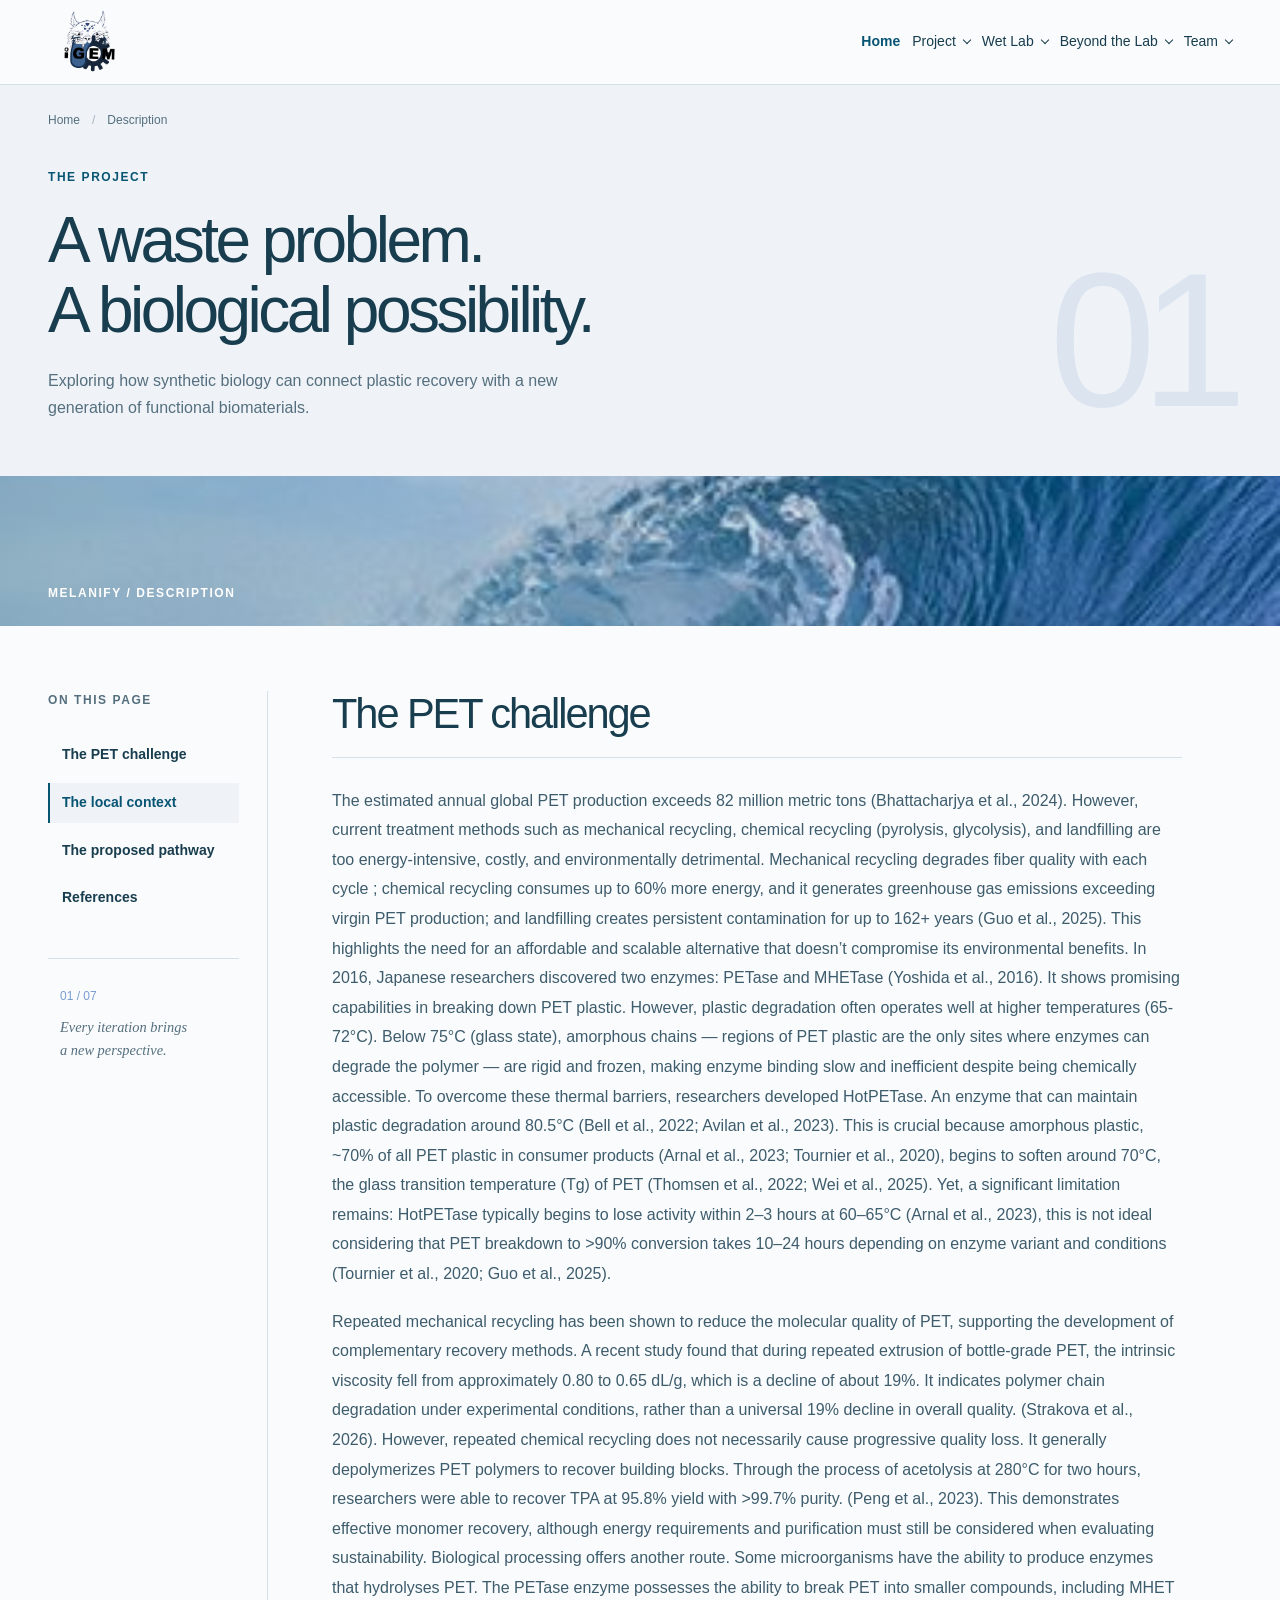
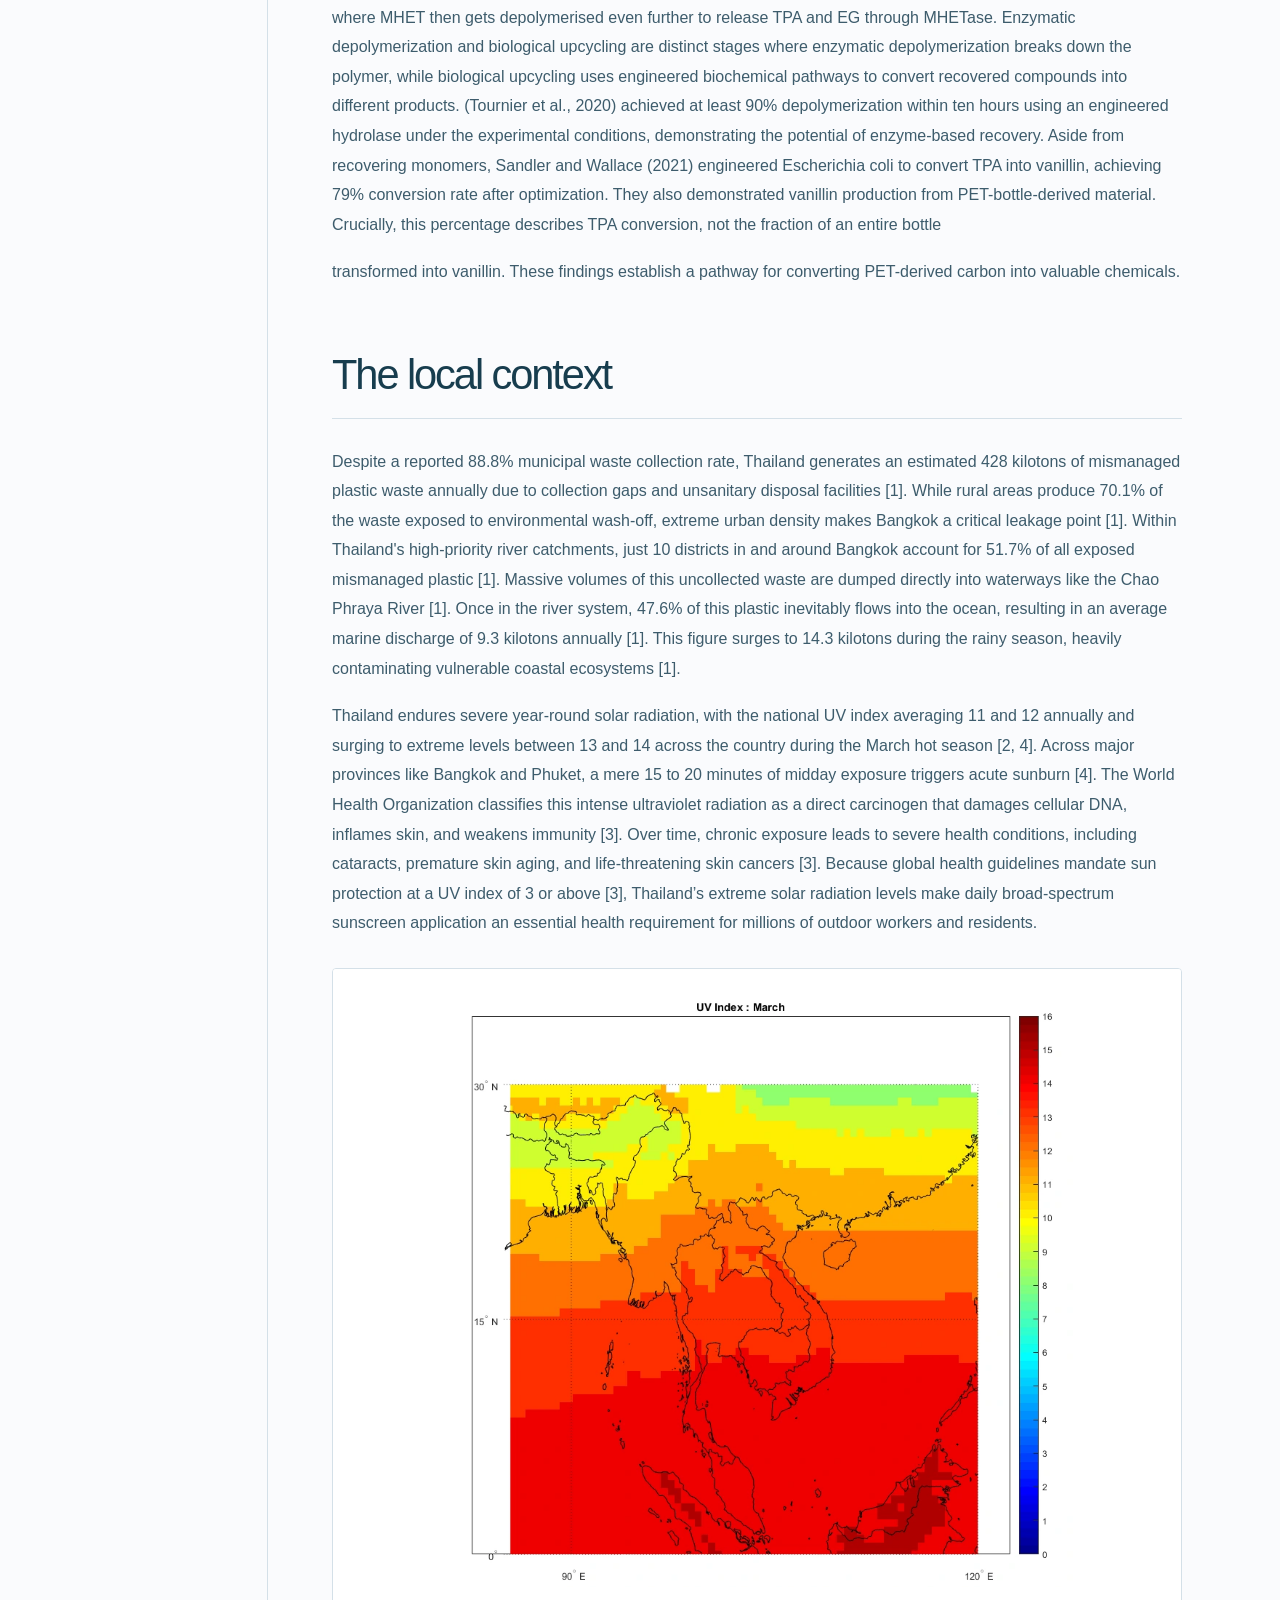
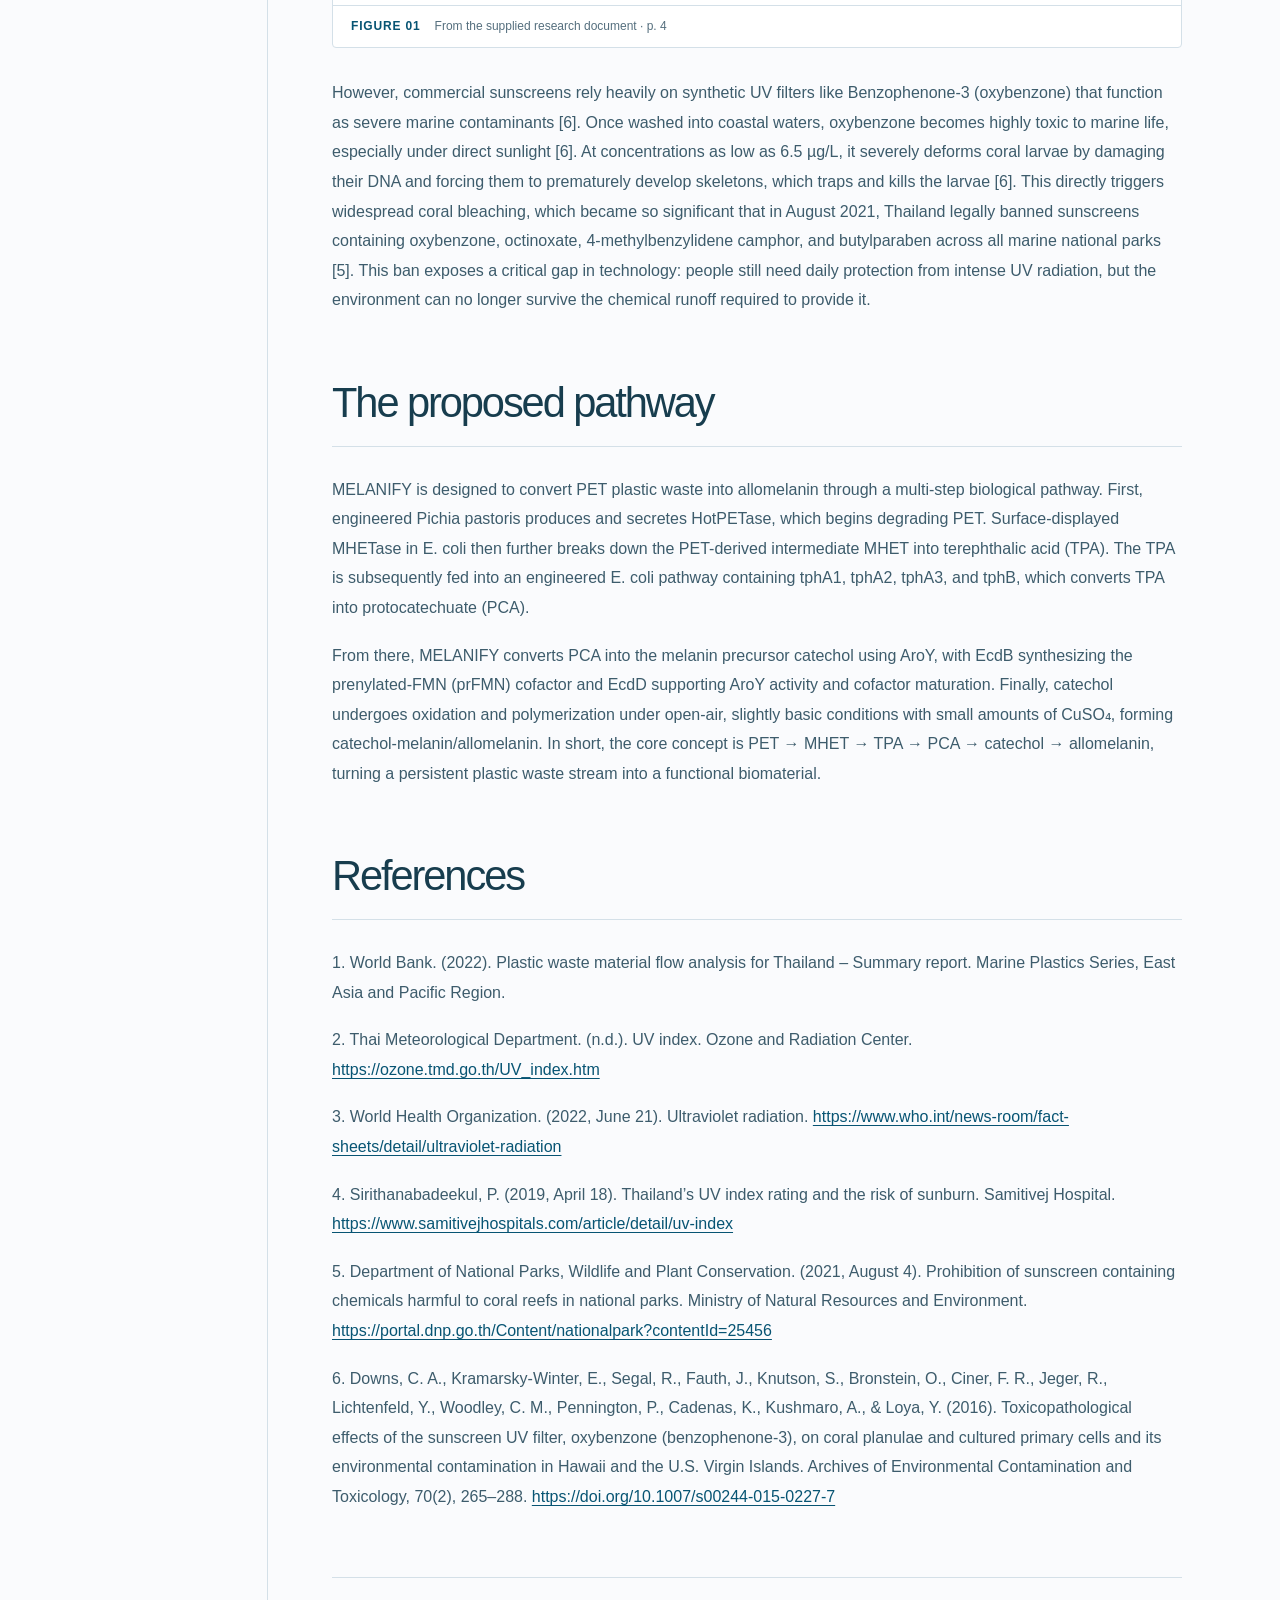
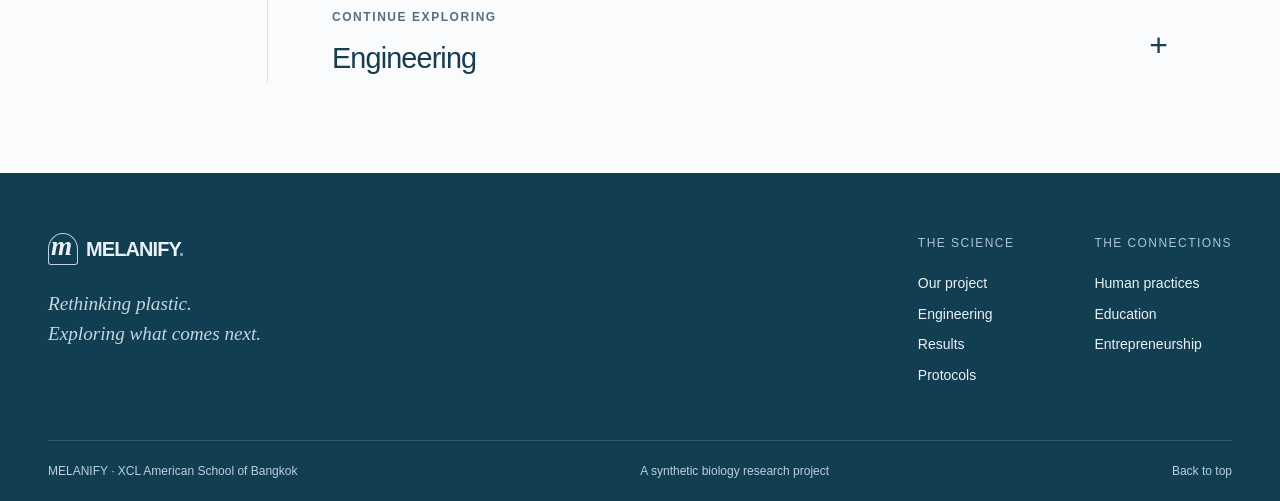
==== commit b88b7f7b: "Update MELANIFY website" ====
--- a/description.html
+++ b/description.html
@@ -9,42 +9,291 @@
     <link rel="icon" type="image/svg+xml" href="assets/favicon.svg">
     <link rel="stylesheet" href="styles.css">
     <script src="script.js" defer=""></script>
+       
+<style>
+
+   /* GLOBAL BOX SIZING */
+
+
+*,
+*::before,
+*::after {
+  box-sizing: border-box;
+}
+
+
+   /* BRAND / LOGO */
+
+.brand {
+  display: inline-flex;
+  align-items: center;
+  gap: 8px;
+  min-width: 0;
+  max-width: 100%;
+}
+
+.brand-logo {
+  display: block;
+  width: 80px;
+  height: 80px;
+  max-width: 100%;
+  flex: 0 0 auto;
+  object-fit: contain;
+  margin: 0;
+}
+
+
+   /* MAIN TAB INDICATOR */
+
+
+.nav-main::before {
+  content: "";
+  display: block;
+  width: 6px;
+  height: 6px;
+  background-color: #ffffff;
+  border-radius: 50%;
+}
+
+
+   /* DROPDOWN INDICATOR */
+
+
+.nav-dropdown-icon::before {
+  content: "";
+  display: block;
+  width: 6px;
+  height: 6px;
+  border-right: 1.5px solid #ffffff;
+  border-bottom: 1.5px solid #ffffff;
+  transform: translateY(-2px) rotate(45deg);
+}
+
+
+   /* NAVIGATION LAYOUT */
+
+
+#main-nav {
+  display: flex;
+  align-items: center;
+  flex-wrap: wrap;
+  gap: 8px 12px;
+  max-width: 100%;
+}
+
+#main-nav > a.main-tab,
+#main-nav .nav-group > summary {
+  display: inline-flex;
+  align-items: center;
+  gap: 8px;
+  min-width: 0;
+  max-width: 100%;
+  line-height: 1.5;
+}
+
+/* Main navigation links */
+
+#main-nav > a {
+  overflow-wrap: anywhere;
+}
+
+   /* SECTION HEADING */
+
+
+.story-section .section-heading h2 {
+  width: 100%;
+  max-width: 800px;
+  margin: 0 auto 16px;
+  font-size: clamp(28px, 3.2vw, 42px);
+  line-height: 1.2;
+  text-align: center;
+  white-space: normal;
+  overflow-wrap: break-word;
+  text-wrap: balance;
+}
+
+
+   /* TABLET RESPONSIVE */
+
+
+@media (max-width: 900px) {
+  .brand-logo {
+    width: 36px;
+    height: 36px;
+  }
+
+  #main-nav {
+    gap: 8px 10px;
+  }
+
+  #main-nav > a.main-tab,
+  #main-nav .nav-group > summary {
+    gap: 6px;
+    font-size: 14px;
+  }
+
+  .story-section .section-heading h2 {
+    font-size: clamp(27px, 4vw, 36px);
+  }
+}
+
+
+   /* MOBILE RESPONSIVE */
+
+
+@media (max-width: 600px) {
+  .brand {
+    gap: 6px;
+  }
+
+  .brand-logo {
+    width: 32px;
+    height: 32px;
+  }
+
+  #main-nav {
+    width: 100%;
+    gap: 8px;
+  }
+
+  #main-nav > a.main-tab,
+  #main-nav .nav-group > summary {
+    font-size: 13px;
+    gap: 6px;
+  }
+
+  #main-nav > a::before,
+  #main-nav .nav-group > summary::before {
+    width: 14px;
+    height: 14px;
+    min-width: 14px;
+    flex-basis: 14px;
+  }
+
+  #main-nav .nav-group > summary::before {
+    background-size: 11px;
+  }
+
+  .story-section .section-heading h2 {
+    width: 100%;
+    font-size: clamp(26px, 6.5vw, 34px);
+    line-height: 1.25;
+    text-align: left;
+    white-space: normal;
+    text-wrap: wrap;
+  }
+}
+
+
+   /* SMALL MOBILE */
+
+
+@media (max-width: 360px) {
+  .brand-logo {
+    width: 28px;
+    height: 28px;
+  }
+
+  #main-nav {
+    gap: 6px;
+  }
+
+  #main-nav > a.main-tab,
+  #main-nav .nav-group > summary {
+    font-size: 12px;
+  }
+
+  .story-section .section-heading h2 {
+    font-size: 26px;
+  }
+}
+
+
+   /* REDUCED MOTION ACCESSIBILITY */
+
+
+@media (prefers-reduced-motion: reduce) {
+  *,
+  *::before,
+  *::after {
+    scroll-behavior: auto !important;
+    animation-duration: 0.01ms !important;
+    animation-iteration-count: 1 !important;
+    transition-duration: 0.01ms !important;
+  }
+}
+</style>
   </head>
   <body data-page="description">
     <a class="skip-link" href="#main">Skip to content</a>
-    <header class="site-header">
-      <div class="header-inner">
-        <a class="brand" href="index.html" aria-label="MELANIFY home"><span class="brand-mark" aria-hidden="true">m</span><span>MELANIFY<span class="brand-period">.</span></span></a>
-        <button class="menu-toggle" aria-expanded="false" aria-controls="main-nav"><span></span><span></span><span class="sr-only">Toggle navigation</span></button>
-        <nav id="main-nav" aria-label="Main navigation">
-          <a href="index.html">Home</a>
-          <details class="nav-group">
-            <summary class="current">Project<span class="chevron"></span></summary>
-            <div class="nav-dropdown">
-              <a href="description.html" aria-current="page">Project description</a>
-              <a href="entrepreneurship.html">Entrepreneurship</a>
-            </div>
-          </details>
-          <details class="nav-group">
-            <summary>Wet lab<span class="chevron"></span></summary>
-            <div class="nav-dropdown">
-              <a href="engineering.html">Engineering</a>
-              <a href="protocols.html">Protocols</a>
-              <a href="results.html">Results</a>
-            </div>
-          </details>
-          <details class="nav-group">
-            <summary>Beyond the lab<span class="chevron"></span></summary>
-            <div class="nav-dropdown">
-              <a href="human-practices.html">Human practices</a>
-              <a href="education.html">Education</a>
-            </div>
-          </details>
-        </nav>
-        <a class="header-project" href="engineering.html">Explore the science<span class="tiny-orbit" aria-hidden="true"></span></a>
-      </div>
-      <div class="reading-progress" aria-hidden="true"></div>
-    </header>
+   <header class="site-header">
+
+  <div class="header-inner">
+
+    <!-- Logo Image -->
+    <a class="brand" href="index.html" aria-label="MELANIFY home">
+        <!-- <span>MELANIFY<span class="brand-period">.</span></span> -->
+      <img src="/logo-removebg-preview.png" alt="MELANIFY Logo" class="brand-logo">
+    </a>
+
+    
+    <button class="menu-toggle" aria-expanded="false" aria-controls="main-nav">
+      <span></span>
+      <span></span>
+      <span class="sr-only">Toggle navigation</span>
+    </button>
+
+    <nav id="main-nav" aria-label="Main navigation">
+
+      <!-- Home -->
+      <a href="index.html" aria-current="page">Home</a>
+
+      <!-- Project -->
+      <details class="nav-group">
+        <summary>Project<span class="chevron"></span></summary>
+        <div class="nav-dropdown">
+          <a href="description.html">Description: Problem Breakdown</a>
+          <a href="proposed-pathway.html">Proposed Pathway</a>
+        </div>
+      </details>
+
+      <!-- Wet Lab -->
+      <details class="nav-group">
+        <summary>Wet Lab<span class="chevron"></span></summary>
+        <div class="nav-dropdown">
+          <a href="engineering.html">Engineering</a>
+          <a href="results.html">Results</a>
+          <a href="protocols.html">Protocols &amp; Notebook</a>
+          <a href="safety.html">Safety</a>
+        </div>
+      </details>
+
+      <!-- Beyond the Lab -->
+      <details class="nav-group">
+        <summary>Beyond the Lab<span class="chevron"></span></summary>
+        <div class="nav-dropdown">
+          <a href="human-practices.html">Integrated Human Practices</a>
+          <a href="education.html">Education</a>
+          <a href="entrepreneurship.html">Entrepreneurship</a>
+        </div>
+      </details>
+
+      <!-- Team -->
+      <details class="nav-group">
+        <summary>Team<span class="chevron"></span></summary>
+        <div class="nav-dropdown">
+          <a href="members.html">Members</a>
+          <a href="attributions.html">Attributions</a>
+        </div>
+      </details>
+
+    </nav>
+
+  </div>
+
+  <div class="reading-progress" aria-hidden="true"></div>
+
+</header>
     <main id="main">
       <section class="chapter-hero" id="top">
         <div class="wrap">
